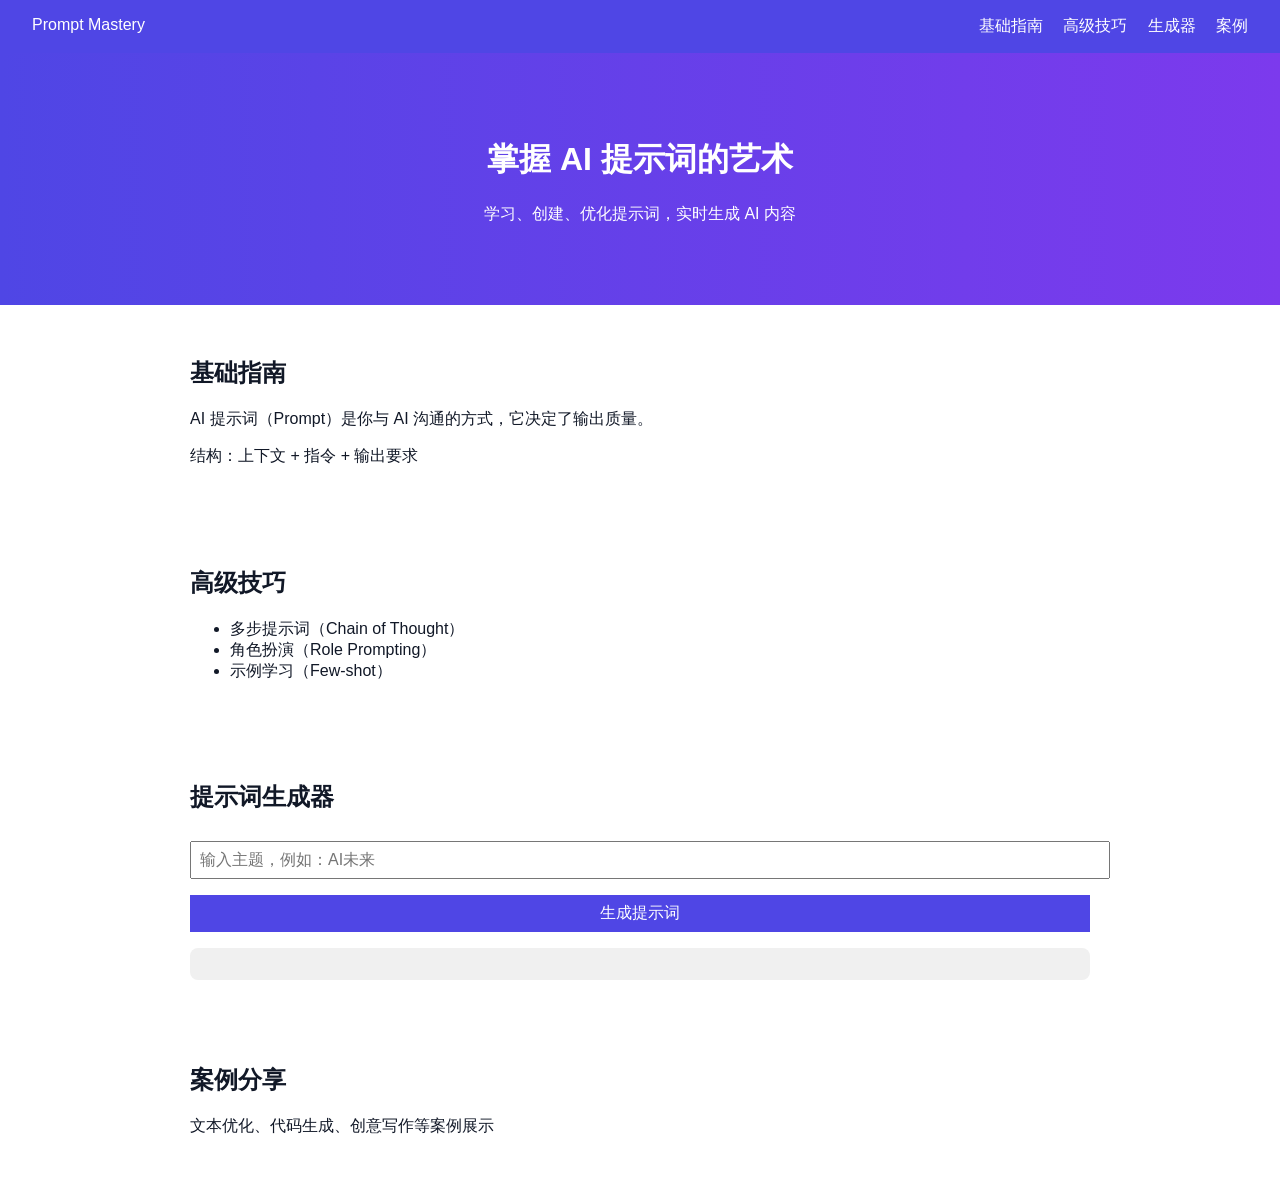
==== index.html @ 384321c4 "Add files via upload" ====
<!DOCTYPE html>
<html lang="zh">
<head>
  <meta charset="UTF-8">
  <meta name="viewport" content="width=device-width, initial-scale=1.0">
  <title>Prompt Mastery Interactive</title>
  <style>
    body { font-family: 'Segoe UI', sans-serif; margin:0; padding:0; background:#fff; color:#111827; }
    nav { display:flex; justify-content:space-between; padding:1rem 2rem; background:#4F46E5; color:white; }
    nav a { color:white; margin-left:1rem; text-decoration:none; }
    header { text-align:center; padding:4rem 2rem; background:linear-gradient(to right,#4F46E5,#7C3AED); color:white; }
    section { padding:2rem; max-width:900px; margin:auto; }
    input, button, textarea { padding:0.5rem; font-size:1rem; margin-top:0.5rem; width:100%; }
    button { background:#4F46E5; color:white; border:none; cursor:pointer; margin-top:1rem; }
    .output { background:#f0f0f0; padding:1rem; margin-top:1rem; border-radius:8px; }
  </style>
</head>
<body>
  <nav>
    <div>Prompt Mastery</div>
    <div>
      <a href="#guide">基础指南</a>
      <a href="#advanced">高级技巧</a>
      <a href="#generator">生成器</a>
      <a href="#cases">案例</a>
    </div>
  </nav>

  <header>
    <h1>掌握 AI 提示词的艺术</h1>
    <p>学习、创建、优化提示词，实时生成 AI 内容</p>
  </header>

  <section id="guide">
    <h2>基础指南</h2>
    <p>AI 提示词（Prompt）是你与 AI 沟通的方式，它决定了输出质量。</p>
    <p>结构：上下文 + 指令 + 输出要求</p>
  </section>

  <section id="advanced">
    <h2>高级技巧</h2>
    <ul>
      <li>多步提示词（Chain of Thought）</li>
      <li>角色扮演（Role Prompting）</li>
      <li>示例学习（Few-shot）</li>
    </ul>
  </section>

  <section id="generator">
    <h2>提示词生成器</h2>
    <input type="text" id="promptInput" placeholder="输入主题，例如：AI未来">
    <button onclick="generatePrompt()">生成提示词</button>
    <div id="output" class="output"></div>
  </section>

  <section id="cases">
    <h2>案例分享</h2>
    <p>文本优化、代码生成、创意写作等案例展示</p>
  </section>

  <script>
    function generatePrompt() {
      const input = document.getElementById('promptInput').value;
      if(!input) return alert('请输入主题');
      const output = `你是一名专业内容创作者，请围绕“${input}”生成一段高质量内容，要求结构清晰、语言流畅，并适合大众阅读。`;
      document.getElementById('output').innerText = output;
    }
  </script>
</body>
</html>
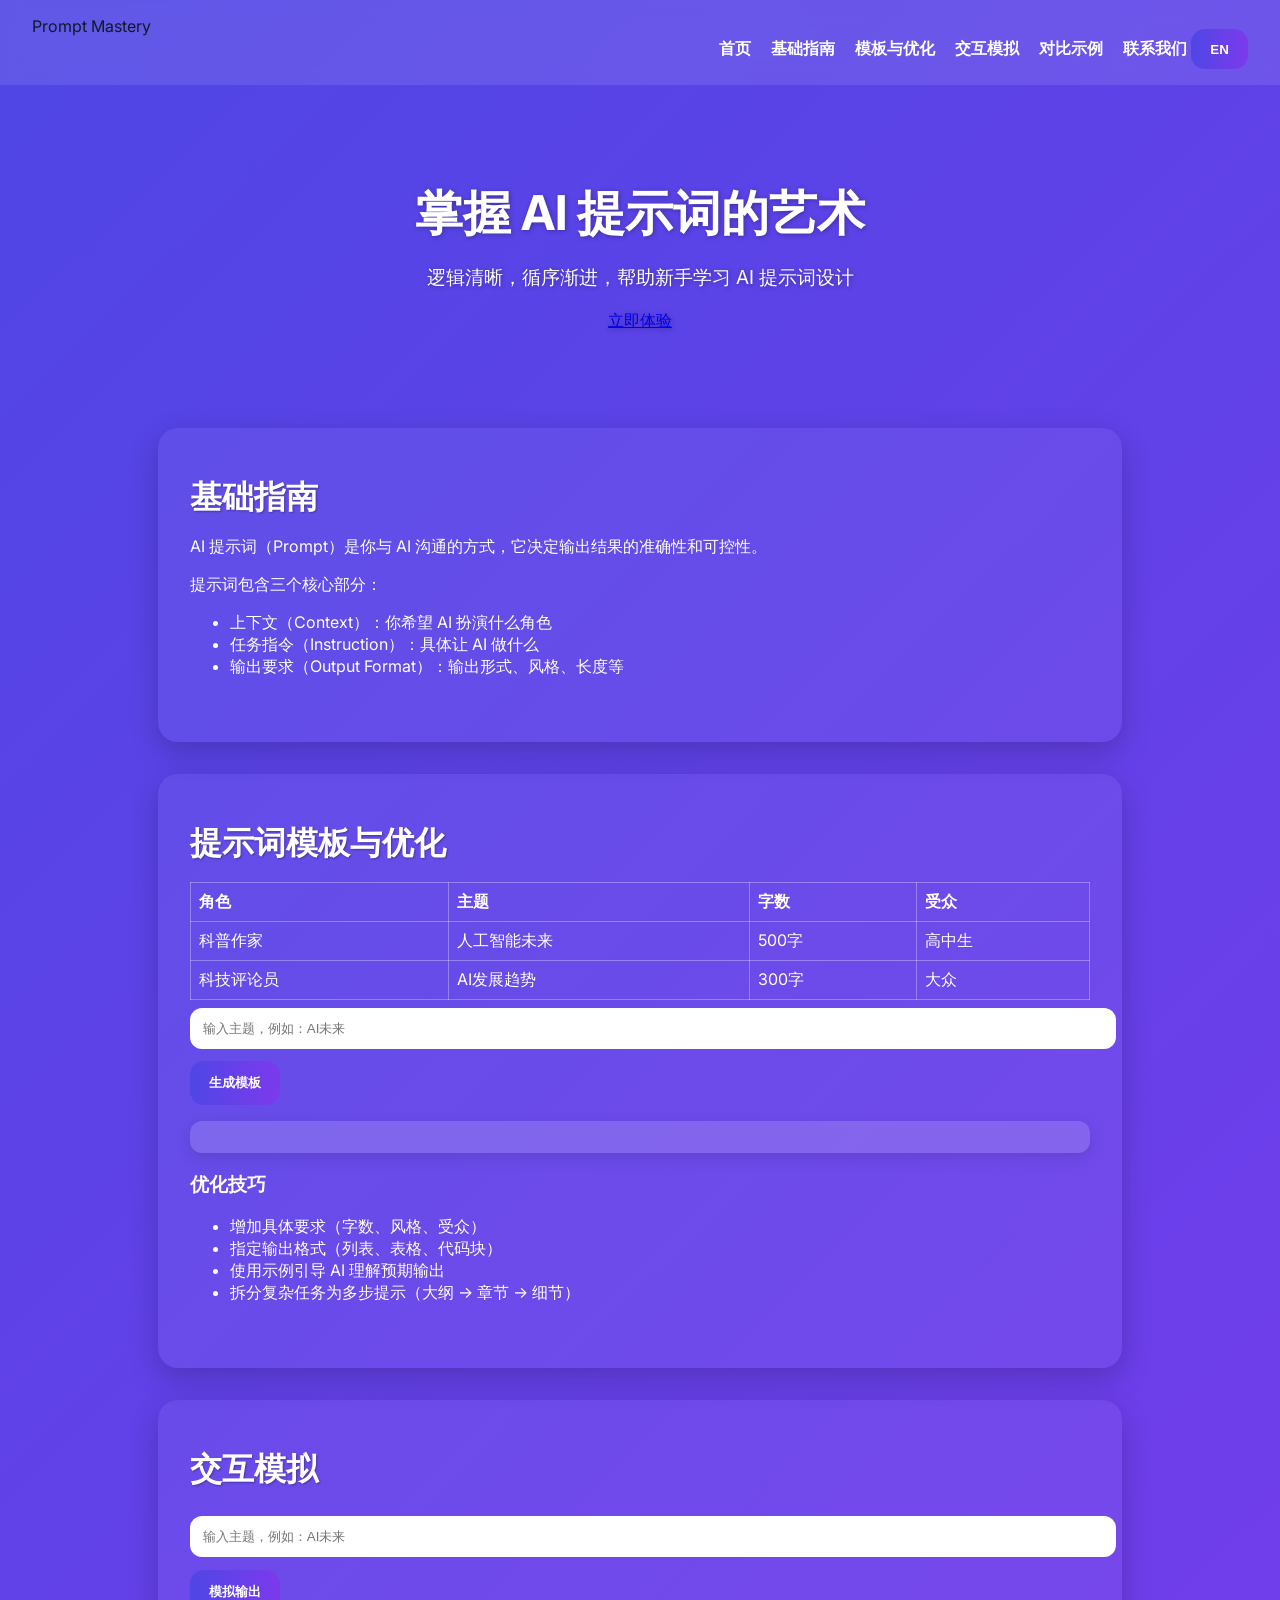
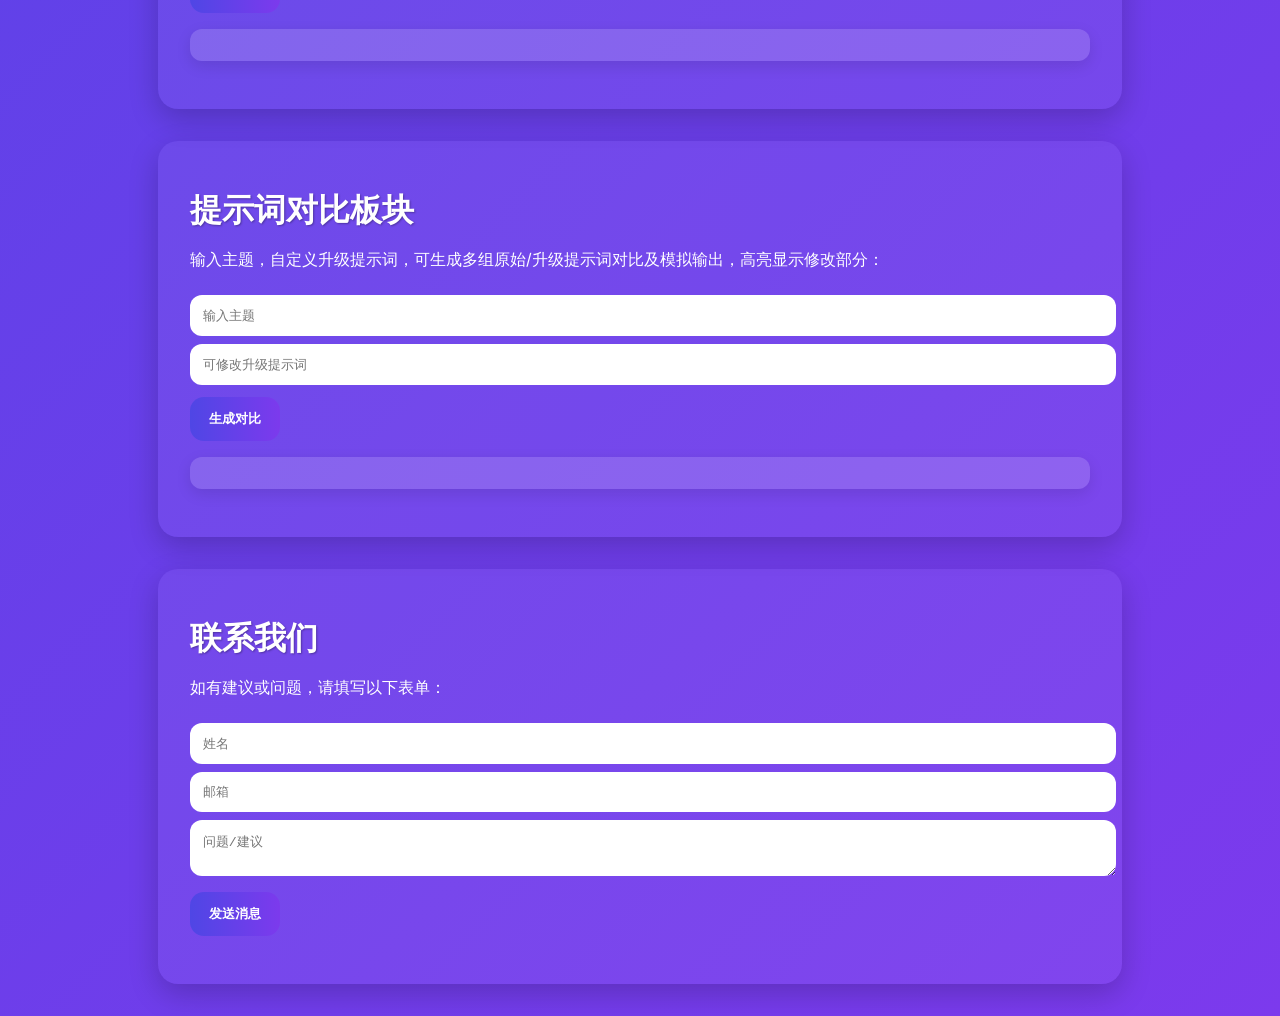
==== commit 78556595: "Add files via upload" ====
--- a/index.html
+++ b/index.html
@@ -1,70 +1,169 @@
 <!DOCTYPE html>
 <html lang="zh">
 <head>
-  <meta charset="UTF-8">
-  <meta name="viewport" content="width=device-width, initial-scale=1.0">
-  <title>Prompt Mastery Interactive</title>
-  <style>
-    body { font-family: 'Segoe UI', sans-serif; margin:0; padding:0; background:#fff; color:#111827; }
-    nav { display:flex; justify-content:space-between; padding:1rem 2rem; background:#4F46E5; color:white; }
-    nav a { color:white; margin-left:1rem; text-decoration:none; }
-    header { text-align:center; padding:4rem 2rem; background:linear-gradient(to right,#4F46E5,#7C3AED); color:white; }
-    section { padding:2rem; max-width:900px; margin:auto; }
-    input, button, textarea { padding:0.5rem; font-size:1rem; margin-top:0.5rem; width:100%; }
-    button { background:#4F46E5; color:white; border:none; cursor:pointer; margin-top:1rem; }
-    .output { background:#f0f0f0; padding:1rem; margin-top:1rem; border-radius:8px; }
-  </style>
+<meta charset="UTF-8">
+<meta name="viewport" content="width=device-width, initial-scale=1.0">
+<title>Prompt Mastery Interactive</title>
+<link href="https://fonts.googleapis.com/css2?family=Inter:wght@400;600;700&display=swap" rel="stylesheet">
+<style>
+/* 全局美化 */
+body { font-family:'Inter',sans-serif; margin:0; padding:0; background:linear-gradient(135deg,#4F46E5,#7C3AED); color:#111827; }
+nav { display:flex; justify-content:space-between; padding:1rem 2rem; background: rgba(255,255,255,0.1); backdrop-filter: blur(10px); position: sticky; top:0; z-index:1000;}
+nav a { color:white; margin-left:1rem; text-decoration:none; font-weight:600; transition:0.3s; }
+nav a:hover { background: linear-gradient(90deg,#fff,#c0b3ff); -webkit-background-clip: text; -webkit-text-fill-color: transparent; }
+header { text-align:center; padding:4rem 2rem; color:white; text-shadow:1px 1px 5px rgba(0,0,0,0.3); }
+header h1{ font-size:3rem; margin-bottom:1rem; }
+header p{ font-size:1.2rem; }
+section{ padding:3rem 2rem; max-width:900px; margin:2rem auto; background: rgba(255,255,255,0.05); border-radius:20px; box-shadow:0 10px 30px rgba(0,0,0,0.2); color:white; transition:0.3s;}
+section:hover{background: rgba(255,255,255,0.08);}
+section h2{ margin-top:0;margin-bottom:1rem;font-size:2rem; text-shadow:1px 1px 2px rgba(0,0,0,0.3);}
+input, textarea{ padding:0.8rem; border-radius:12px; border:none; width:100%; margin-top:0.5rem; }
+button{ background:linear-gradient(90deg,#4F46E5,#7C3AED); color:white; border:none; padding:0.8rem 1.2rem; border-radius:14px; cursor:pointer; font-weight:600; transition: transform 0.2s, box-shadow 0.2s; margin-top:0.8rem;}
+button:hover{ transform:scale(1.05); box-shadow:0 5px 15px rgba(0,0,0,0.3);}
+.output{background:rgba(255,255,255,0.15); padding:1rem; margin-top:1rem; border-radius:12px; box-shadow:0 5px 15px rgba(0,0,0,0.1);}
+table { width:100%; border-collapse:collapse; margin-top:1rem; }
+table, th, td { border:1px solid rgba(255,255,255,0.3); }
+th, td { padding:0.5rem; text-align:left; }
+.compare-card { flex:1; min-width:200px; padding:1rem; background: rgba(255,255,255,0.15); border-radius:12px; box-shadow:0 5px 15px rgba(0,0,0,0.1); margin-bottom:1rem;}
+.highlight { background: rgba(255,255,255,0.3); border-radius:8px; padding:0.2rem; }
+@media(max-width:800px){ section{ padding:2rem 1rem;} header h1{ font-size:2rem;} section h2{ font-size:1.5rem;}}
+</style>
 </head>
 <body>
-  <nav>
-    <div>Prompt Mastery</div>
-    <div>
-      <a href="#guide">基础指南</a>
-      <a href="#advanced">高级技巧</a>
-      <a href="#generator">生成器</a>
-      <a href="#cases">案例</a>
-    </div>
-  </nav>
 
-  <header>
-    <h1>掌握 AI 提示词的艺术</h1>
-    <p>学习、创建、优化提示词，实时生成 AI 内容</p>
-  </header>
+<nav>
+  <div class="logo">Prompt Mastery</div>
+  <div>
+    <a href="#home" class="nav-link">首页</a>
+    <a href="#guide" class="nav-link">基础指南</a>
+    <a href="#templates" class="nav-link">模板与优化</a>
+    <a href="#simulator" class="nav-link">交互模拟</a>
+    <a href="#comparison" class="nav-link">对比示例</a>
+    <a href="#contact" class="nav-link">联系我们</a>
+    <button id="langSwitch" onclick="switchLang()">EN</button>
+  </div>
+</nav>
 
-  <section id="guide">
-    <h2>基础指南</h2>
-    <p>AI 提示词（Prompt）是你与 AI 沟通的方式，它决定了输出质量。</p>
-    <p>结构：上下文 + 指令 + 输出要求</p>
-  </section>
+<header id="home">
+  <h1 id="home-title">掌握 AI 提示词的艺术</h1>
+  <p id="home-subtitle">逻辑清晰，循序渐进，帮助新手学习 AI 提示词设计</p>
+  <a href="#templates" id="home-cta" class="button">立即体验</a>
+</header>
 
-  <section id="advanced">
-    <h2>高级技巧</h2>
-    <ul>
-      <li>多步提示词（Chain of Thought）</li>
-      <li>角色扮演（Role Prompting）</li>
-      <li>示例学习（Few-shot）</li>
-    </ul>
-  </section>
+<section id="guide">
+  <h2>基础指南</h2>
+  <p>AI 提示词（Prompt）是你与 AI 沟通的方式，它决定输出结果的准确性和可控性。</p>
+  <p>提示词包含三个核心部分：</p>
+  <ul>
+    <li>上下文（Context）：你希望 AI 扮演什么角色</li>
+    <li>任务指令（Instruction）：具体让 AI 做什么</li>
+    <li>输出要求（Output Format）：输出形式、风格、长度等</li>
+  </ul>
+</section>
 
-  <section id="generator">
-    <h2>提示词生成器</h2>
-    <input type="text" id="promptInput" placeholder="输入主题，例如：AI未来">
-    <button onclick="generatePrompt()">生成提示词</button>
-    <div id="output" class="output"></div>
-  </section>
+<section id="templates">
+  <h2>提示词模板与优化</h2>
+  <table>
+    <tr><th>角色</th><th>主题</th><th>字数</th><th>受众</th></tr>
+    <tr><td>科普作家</td><td>人工智能未来</td><td>500字</td><td>高中生</td></tr>
+    <tr><td>科技评论员</td><td>AI发展趋势</td><td>300字</td><td>大众</td></tr>
+  </table>
+  <input type="text" id="templateInput" placeholder="输入主题，例如：AI未来">
+  <button onclick="generateTemplate()">生成模板</button>
+  <div id="templateOutput" class="output"></div>
 
-  <section id="cases">
-    <h2>案例分享</h2>
-    <p>文本优化、代码生成、创意写作等案例展示</p>
-  </section>
+  <h3>优化技巧</h3>
+  <ul>
+    <li>增加具体要求（字数、风格、受众）</li>
+    <li>指定输出格式（列表、表格、代码块）</li>
+    <li>使用示例引导 AI 理解预期输出</li>
+    <li>拆分复杂任务为多步提示（大纲 → 章节 → 细节）</li>
+  </ul>
+</section>
 
-  <script>
-    function generatePrompt() {
-      const input = document.getElementById('promptInput').value;
-      if(!input) return alert('请输入主题');
-      const output = `你是一名专业内容创作者，请围绕“${input}”生成一段高质量内容，要求结构清晰、语言流畅，并适合大众阅读。`;
-      document.getElementById('output').innerText = output;
-    }
-  </script>
+<section id="simulator">
+  <h2>交互模拟</h2>
+  <input type="text" id="simInput" placeholder="输入主题，例如：AI未来">
+  <button onclick="simulatePrompt()">模拟输出</button>
+  <div id="simOutput" class="output"></div>
+</section>
+
+<section id="comparison">
+  <h2>提示词对比板块</h2>
+  <p>输入主题，自定义升级提示词，可生成多组原始/升级提示词对比及模拟输出，高亮显示修改部分：</p>
+  <input type="text" id="compareInput" placeholder="输入主题">
+  <input type="text" id="upgradeInput" placeholder="可修改升级提示词">
+  <button onclick="generateComparison()">生成对比</button>
+  <div class="output" id="compareOutput"></div>
+</section>
+
+<section id="contact">
+  <h2>联系我们</h2>
+  <p>如有建议或问题，请填写以下表单：</p>
+  <input type="text" id="contactName" placeholder="姓名">
+  <input type="email" id="contactEmail" placeholder="邮箱">
+  <textarea id="contactMessage" placeholder="问题/建议"></textarea>
+  <button onclick="submitContact()">发送消息</button>
+</section>
+
+<script>
+let lang = 'zh';
+const homeContent = {
+  zh:{title:"掌握 AI 提示词的艺术", subtitle:"逻辑清晰，循序渐进，帮助新手学习 AI 提示词设计", cta:"立即体验"},
+  en:{title:"Master the Art of AI Prompts", subtitle:"Learn, create, optimize prompts", cta:"Try Now"}
+};
+function switchLang(){
+  lang = (lang==='zh')?'en':'zh';
+  document.getElementById('langSwitch').innerText = (lang==='zh')?'EN':'中文';
+  renderHome();
+  renderTemplates();
+}
+function renderHome(){
+  document.getElementById('home-title').innerText = homeContent[lang].title;
+  document.getElementById('home-subtitle').innerText = homeContent[lang].subtitle;
+  document.getElementById('home-cta').innerText = homeContent[lang].cta;
+}
+function generateTemplate(){
+  const input = document.getElementById('templateInput').value.trim();
+  if(!input) return alert(lang==='zh'?'请输入主题':'Please enter a topic');
+  const templates = [
+    `你是一名AI教育导师，请围绕“${input}”生成一段教学内容，逻辑清晰，适合新手使用。`,
+    `你是一名科技作家，请写一篇关于“${input}”的文章，结构清楚，适合大众阅读。`,
+    `你是一名未来学家，请生成一份关于“${input}”的分析报告，条理清晰，内容具体。`
+  ];
+  document.getElementById('templateOutput').innerHTML = templates.map(t=>`<p>${t}</p>`).join('');
+}
+function simulatePrompt(){
+  const input = document.getElementById('simInput').value.trim();
+  if(!input) return alert(lang==='zh'?'请输入主题':'Please enter a topic');
+  const outputs = [
+    `【示例 1】你是一名AI教育导师，请生成关于“${input}”的教程内容，包含步骤和可操作示例。`,
+    `【示例 2】你是一名科普作家，请生成关于“${input}”的文章，结构清晰、通俗易懂。`,
+    `【示例 3】你是一名AI工程师，请生成关于“${input}”的分步骤指导，便于新手学习。`
+  ];
+  document.getElementById('simOutput').innerHTML = outputs.map(o=>`<p>${o}</p>`).join('');
+}
+function generateComparison(){
+  const topic = document.getElementById('compareInput').value.trim();
+  let upgrade = document.getElementById('upgradeInput').value.trim();
+  if(!topic) return alert(lang==='zh'?'请输入主题':'Please enter a topic');
+  if(!upgrade) upgrade = `你是一名AI教育导师，写一篇关于“${topic}”的教程，结构清晰，步骤明确，适合新手AI用户`;
+  const original = `原始提示词：写一篇关于“${topic}”的文章`;
+  const highlightUpgrade = upgrade.replace(topic, `<span class="highlight">${topic}</span>`);
+  const simulated = `模拟输出：本文详细讲解“${topic}”，包括背景介绍、操作步骤和可实践示例，让新手快速上手。`;
+  const compareHTML = [1,2,3].map(i=>`
+    <div style="display:flex;flex-wrap:wrap;gap:1rem; margin-bottom:1rem;">
+      <div class="compare-card"><h4>原始提示词</h4><p>${original}</p></div>
+      <div class="compare-card"><h4>升级提示词</h4><p>${highlightUpgrade}</p></div>
+      <div class="compare-card"><h4>模拟输出</h4><p>${simulated}</p></div>
+    </div>`).join('');
+  document.getElementById('compareOutput').innerHTML = compareHTML;
+}
+function submitContact(){
+  alert(lang==='zh'?'消息已发送！':'Message sent!');
+}
+document.addEventListener('DOMContentLoaded', renderHome);
+</script>
+
 </body>
 </html>
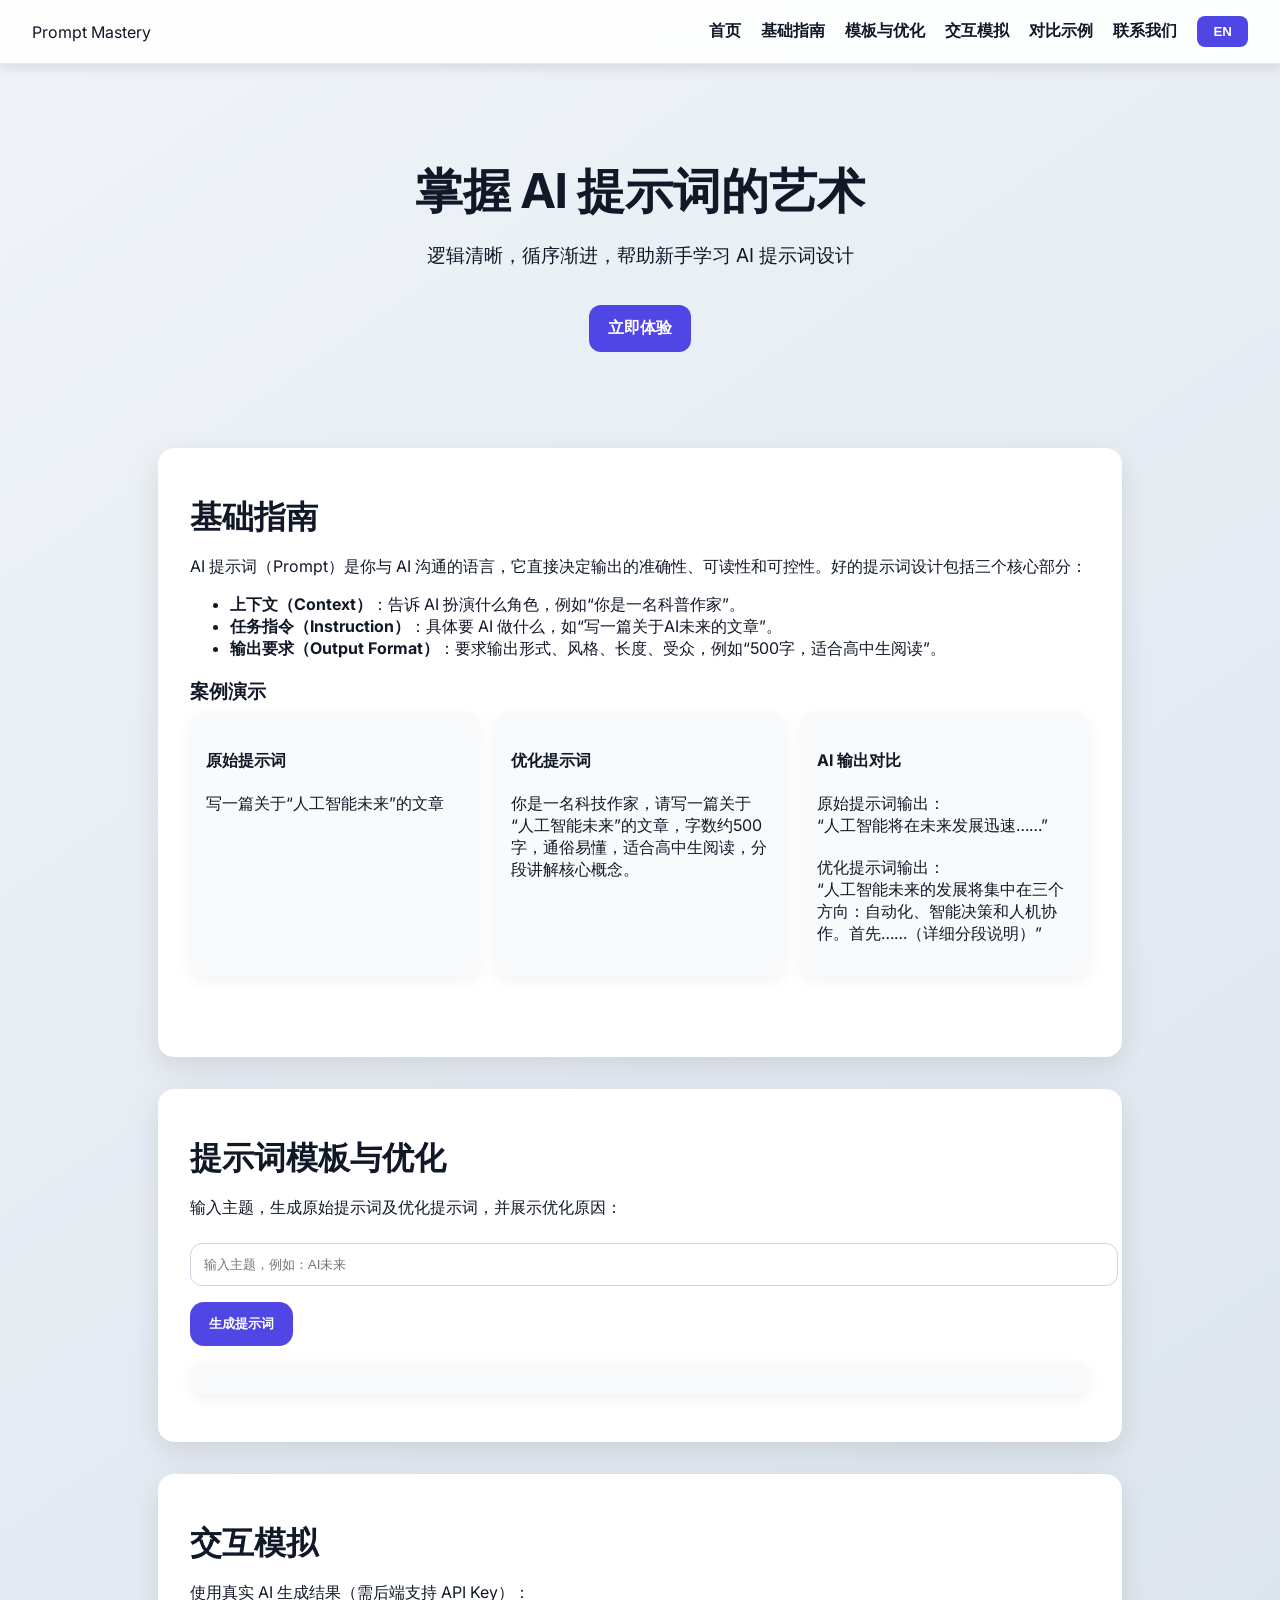
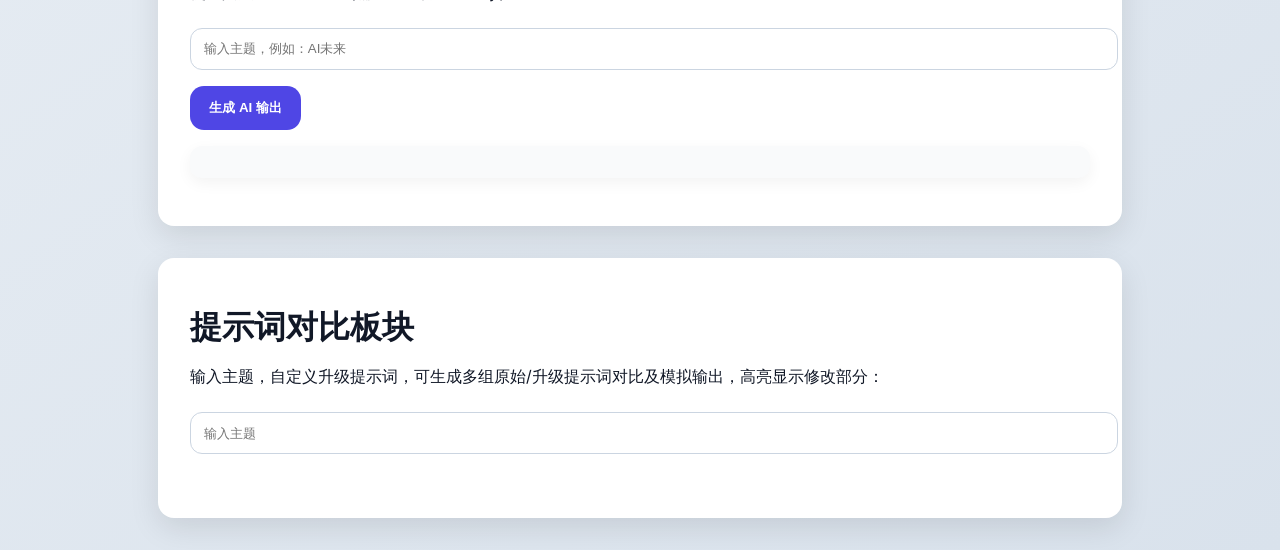
==== commit dc7d6e0a: "Add files via upload" ====
--- a/index.html
+++ b/index.html
@@ -6,27 +6,116 @@
 <title>Prompt Mastery Interactive</title>
 <link href="https://fonts.googleapis.com/css2?family=Inter:wght@400;600;700&display=swap" rel="stylesheet">
 <style>
-/* 全局美化 */
-body { font-family:'Inter',sans-serif; margin:0; padding:0; background:linear-gradient(135deg,#4F46E5,#7C3AED); color:#111827; }
-nav { display:flex; justify-content:space-between; padding:1rem 2rem; background: rgba(255,255,255,0.1); backdrop-filter: blur(10px); position: sticky; top:0; z-index:1000;}
-nav a { color:white; margin-left:1rem; text-decoration:none; font-weight:600; transition:0.3s; }
-nav a:hover { background: linear-gradient(90deg,#fff,#c0b3ff); -webkit-background-clip: text; -webkit-text-fill-color: transparent; }
-header { text-align:center; padding:4rem 2rem; color:white; text-shadow:1px 1px 5px rgba(0,0,0,0.3); }
+/* ===================== 全局风格 ===================== */
+body {
+  font-family:'Inter',sans-serif;
+  margin:0; padding:0;
+  background: linear-gradient(145deg, #f0f4f8, #d9e2ec);
+  color:#111827;
+}
+
+a { text-decoration:none; }
+
+nav {
+  display:flex; justify-content:space-between; align-items:center;
+  padding:1rem 2rem;
+  background: rgba(255,255,255,0.9);
+  backdrop-filter: blur(10px);
+  box-shadow:0 4px 12px rgba(0,0,0,0.1);
+  position: sticky; top:0; z-index:1000;
+  border-bottom:1px solid #e2e8f0;
+}
+
+nav a {
+  color:#111827; margin-left:1rem; font-weight:600; transition:0.3s;
+}
+
+nav a:hover { color:#4F46E5; }
+
+nav button {
+  margin-left:1rem;
+  background: #4F46E5; color:white;
+  border:none; padding:0.5rem 1rem; border-radius:8px;
+  cursor:pointer;
+  transition:0.3s;
+}
+
+nav button:hover { background:#7C3AED; }
+
+header {
+  text-align:center; padding:4rem 2rem;
+  color:#111827; 
+}
+
 header h1{ font-size:3rem; margin-bottom:1rem; }
 header p{ font-size:1.2rem; }
-section{ padding:3rem 2rem; max-width:900px; margin:2rem auto; background: rgba(255,255,255,0.05); border-radius:20px; box-shadow:0 10px 30px rgba(0,0,0,0.2); color:white; transition:0.3s;}
-section:hover{background: rgba(255,255,255,0.08);}
-section h2{ margin-top:0;margin-bottom:1rem;font-size:2rem; text-shadow:1px 1px 2px rgba(0,0,0,0.3);}
-input, textarea{ padding:0.8rem; border-radius:12px; border:none; width:100%; margin-top:0.5rem; }
-button{ background:linear-gradient(90deg,#4F46E5,#7C3AED); color:white; border:none; padding:0.8rem 1.2rem; border-radius:14px; cursor:pointer; font-weight:600; transition: transform 0.2s, box-shadow 0.2s; margin-top:0.8rem;}
-button:hover{ transform:scale(1.05); box-shadow:0 5px 15px rgba(0,0,0,0.3);}
-.output{background:rgba(255,255,255,0.15); padding:1rem; margin-top:1rem; border-radius:12px; box-shadow:0 5px 15px rgba(0,0,0,0.1);}
+header a.button{
+  display:inline-block;
+  margin-top:1rem;
+  padding:0.8rem 1.2rem;
+  background:#4F46E5;
+  color:white;
+  border-radius:12px;
+  font-weight:600;
+  transition:0.3s;
+}
+header a.button:hover{
+  background:#7C3AED;
+}
+
+/* ===================== 板块 ===================== */
+section{
+  padding:3rem 2rem;
+  max-width:900px;
+  margin:2rem auto;
+  background:white;
+  border-radius:16px;
+  box-shadow:0 10px 30px rgba(0,0,0,0.1);
+  transition:0.3s;
+}
+
+section h2{ margin-top:0;margin-bottom:1rem;font-size:2rem; }
+section h3{ margin-bottom:0.5rem; }
+
+input, textarea{ 
+  padding:0.8rem; border-radius:12px; border:1px solid #cbd5e1; 
+  width:100%; margin-top:0.5rem; margin-bottom:1rem; 
+}
+
+button{ 
+  background:#4F46E5; color:white; border:none; 
+  padding:0.8rem 1.2rem; border-radius:14px; cursor:pointer; font-weight:600;
+  transition: transform 0.2s, box-shadow 0.2s; 
+}
+
+button:hover{ transform:scale(1.05); box-shadow:0 5px 15px rgba(0,0,0,0.2); }
+
+.output{ 
+  background:#f9fafb; padding:1rem; margin-top:1rem; border-radius:12px; 
+  box-shadow:0 5px 15px rgba(0,0,0,0.05);
+}
+
+.compare-card {
+  flex:1; min-width:200px; padding:1rem; background:#f9fafb; 
+  border-radius:12px; box-shadow:0 4px 15px rgba(0,0,0,0.05); margin-bottom:1rem;
+}
+
+.highlight { 
+  background: rgba(79,70,229,0.2); border-radius:8px; padding:0.2rem; 
+}
+
+.flex-row { display:flex; flex-wrap:wrap; gap:1rem; margin-bottom:1rem; }
+
+@media(max-width:800px){
+  section{ padding:2rem 1rem;}
+  header h1{ font-size:2rem;}
+  section h2{ font-size:1.5rem;}
+}
+
+/* ===================== 其他 ===================== */
 table { width:100%; border-collapse:collapse; margin-top:1rem; }
-table, th, td { border:1px solid rgba(255,255,255,0.3); }
+table, th, td { border:1px solid #e2e8f0; }
 th, td { padding:0.5rem; text-align:left; }
-.compare-card { flex:1; min-width:200px; padding:1rem; background: rgba(255,255,255,0.15); border-radius:12px; box-shadow:0 5px 15px rgba(0,0,0,0.1); margin-bottom:1rem;}
-.highlight { background: rgba(255,255,255,0.3); border-radius:8px; padding:0.2rem; }
-@media(max-width:800px){ section{ padding:2rem 1rem;} header h1{ font-size:2rem;} section h2{ font-size:1.5rem;}}
 </style>
 </head>
 <body>
@@ -34,12 +123,12 @@
 <nav>
   <div class="logo">Prompt Mastery</div>
   <div>
-    <a href="#home" class="nav-link">首页</a>
-    <a href="#guide" class="nav-link">基础指南</a>
-    <a href="#templates" class="nav-link">模板与优化</a>
-    <a href="#simulator" class="nav-link">交互模拟</a>
-    <a href="#comparison" class="nav-link">对比示例</a>
-    <a href="#contact" class="nav-link">联系我们</a>
+    <a href="#home">首页</a>
+    <a href="#guide">基础指南</a>
+    <a href="#templates">模板与优化</a>
+    <a href="#simulator">交互模拟</a>
+    <a href="#comparison">对比示例</a>
+    <a href="#contact">联系我们</a>
     <button id="langSwitch" onclick="switchLang()">EN</button>
   </div>
 </nav>
@@ -50,120 +139,57 @@
   <a href="#templates" id="home-cta" class="button">立即体验</a>
 </header>
 
+<!-- ===================== 基础指南 ===================== -->
 <section id="guide">
   <h2>基础指南</h2>
-  <p>AI 提示词（Prompt）是你与 AI 沟通的方式，它决定输出结果的准确性和可控性。</p>
-  <p>提示词包含三个核心部分：</p>
+  <p>AI 提示词（Prompt）是你与 AI 沟通的语言，它直接决定输出的准确性、可读性和可控性。好的提示词设计包括三个核心部分：</p>
   <ul>
-    <li>上下文（Context）：你希望 AI 扮演什么角色</li>
-    <li>任务指令（Instruction）：具体让 AI 做什么</li>
-    <li>输出要求（Output Format）：输出形式、风格、长度等</li>
+    <li><strong>上下文（Context）</strong>：告诉 AI 扮演什么角色，例如“你是一名科普作家”。</li>
+    <li><strong>任务指令（Instruction）</strong>：具体要 AI 做什么，如“写一篇关于AI未来的文章”。</li>
+    <li><strong>输出要求（Output Format）</strong>：要求输出形式、风格、长度、受众，例如“500字，适合高中生阅读”。</li>
   </ul>
+
+  <h3>案例演示</h3>
+  <div class="flex-row">
+    <div class="compare-card">
+      <h4>原始提示词</h4>
+      <p>写一篇关于“人工智能未来”的文章</p>
+    </div>
+    <div class="compare-card">
+      <h4>优化提示词</h4>
+      <p>你是一名科技作家，请写一篇关于“人工智能未来”的文章，字数约500字，通俗易懂，适合高中生阅读，分段讲解核心概念。</p>
+    </div>
+    <div class="compare-card">
+      <h4>AI 输出对比</h4>
+      <p>
+        原始提示词输出：<br>“人工智能将在未来发展迅速……”<br><br>
+        优化提示词输出：<br>“人工智能未来的发展将集中在三个方向：自动化、智能决策和人机协作。首先……（详细分段说明）”
+      </p>
+    </div>
+  </div>
 </section>
 
+<!-- ===================== 提示词模板与优化 ===================== -->
 <section id="templates">
   <h2>提示词模板与优化</h2>
-  <table>
-    <tr><th>角色</th><th>主题</th><th>字数</th><th>受众</th></tr>
-    <tr><td>科普作家</td><td>人工智能未来</td><td>500字</td><td>高中生</td></tr>
-    <tr><td>科技评论员</td><td>AI发展趋势</td><td>300字</td><td>大众</td></tr>
-  </table>
+  <p>输入主题，生成原始提示词及优化提示词，并展示优化原因：</p>
   <input type="text" id="templateInput" placeholder="输入主题，例如：AI未来">
-  <button onclick="generateTemplate()">生成模板</button>
+  <button onclick="generateTemplate()">生成提示词</button>
   <div id="templateOutput" class="output"></div>
-
-  <h3>优化技巧</h3>
-  <ul>
-    <li>增加具体要求（字数、风格、受众）</li>
-    <li>指定输出格式（列表、表格、代码块）</li>
-    <li>使用示例引导 AI 理解预期输出</li>
-    <li>拆分复杂任务为多步提示（大纲 → 章节 → 细节）</li>
-  </ul>
 </section>
 
+<!-- ===================== 交互模拟 ===================== -->
 <section id="simulator">
   <h2>交互模拟</h2>
+  <p>使用真实 AI 生成结果（需后端支持 API Key）：</p>
   <input type="text" id="simInput" placeholder="输入主题，例如：AI未来">
-  <button onclick="simulatePrompt()">模拟输出</button>
+  <button onclick="simulatePrompt()">生成 AI 输出</button>
   <div id="simOutput" class="output"></div>
 </section>
 
+<!-- ===================== 对比示例 ===================== -->
 <section id="comparison">
   <h2>提示词对比板块</h2>
   <p>输入主题，自定义升级提示词，可生成多组原始/升级提示词对比及模拟输出，高亮显示修改部分：</p>
   <input type="text" id="compareInput" placeholder="输入主题">
-  <input type="text" id="upgradeInput" placeholder="可修改升级提示词">
-  <button onclick="generateComparison()">生成对比</button>
-  <div class="output" id="compareOutput"></div>
-</section>
-
-<section id="contact">
-  <h2>联系我们</h2>
-  <p>如有建议或问题，请填写以下表单：</p>
-  <input type="text" id="contactName" placeholder="姓名">
-  <input type="email" id="contactEmail" placeholder="邮箱">
-  <textarea id="contactMessage" placeholder="问题/建议"></textarea>
-  <button onclick="submitContact()">发送消息</button>
-</section>
-
-<script>
-let lang = 'zh';
-const homeContent = {
-  zh:{title:"掌握 AI 提示词的艺术", subtitle:"逻辑清晰，循序渐进，帮助新手学习 AI 提示词设计", cta:"立即体验"},
-  en:{title:"Master the Art of AI Prompts", subtitle:"Learn, create, optimize prompts", cta:"Try Now"}
-};
-function switchLang(){
-  lang = (lang==='zh')?'en':'zh';
-  document.getElementById('langSwitch').innerText = (lang==='zh')?'EN':'中文';
-  renderHome();
-  renderTemplates();
-}
-function renderHome(){
-  document.getElementById('home-title').innerText = homeContent[lang].title;
-  document.getElementById('home-subtitle').innerText = homeContent[lang].subtitle;
-  document.getElementById('home-cta').innerText = homeContent[lang].cta;
-}
-function generateTemplate(){
-  const input = document.getElementById('templateInput').value.trim();
-  if(!input) return alert(lang==='zh'?'请输入主题':'Please enter a topic');
-  const templates = [
-    `你是一名AI教育导师，请围绕“${input}”生成一段教学内容，逻辑清晰，适合新手使用。`,
-    `你是一名科技作家，请写一篇关于“${input}”的文章，结构清楚，适合大众阅读。`,
-    `你是一名未来学家，请生成一份关于“${input}”的分析报告，条理清晰，内容具体。`
-  ];
-  document.getElementById('templateOutput').innerHTML = templates.map(t=>`<p>${t}</p>`).join('');
-}
-function simulatePrompt(){
-  const input = document.getElementById('simInput').value.trim();
-  if(!input) return alert(lang==='zh'?'请输入主题':'Please enter a topic');
-  const outputs = [
-    `【示例 1】你是一名AI教育导师，请生成关于“${input}”的教程内容，包含步骤和可操作示例。`,
-    `【示例 2】你是一名科普作家，请生成关于“${input}”的文章，结构清晰、通俗易懂。`,
-    `【示例 3】你是一名AI工程师，请生成关于“${input}”的分步骤指导，便于新手学习。`
-  ];
-  document.getElementById('simOutput').innerHTML = outputs.map(o=>`<p>${o}</p>`).join('');
-}
-function generateComparison(){
-  const topic = document.getElementById('compareInput').value.trim();
-  let upgrade = document.getElementById('upgradeInput').value.trim();
-  if(!topic) return alert(lang==='zh'?'请输入主题':'Please enter a topic');
-  if(!upgrade) upgrade = `你是一名AI教育导师，写一篇关于“${topic}”的教程，结构清晰，步骤明确，适合新手AI用户`;
-  const original = `原始提示词：写一篇关于“${topic}”的文章`;
-  const highlightUpgrade = upgrade.replace(topic, `<span class="highlight">${topic}</span>`);
-  const simulated = `模拟输出：本文详细讲解“${topic}”，包括背景介绍、操作步骤和可实践示例，让新手快速上手。`;
-  const compareHTML = [1,2,3].map(i=>`
-    <div style="display:flex;flex-wrap:wrap;gap:1rem; margin-bottom:1rem;">
-      <div class="compare-card"><h4>原始提示词</h4><p>${original}</p></div>
-      <div class="compare-card"><h4>升级提示词</h4><p>${highlightUpgrade}</p></div>
-      <div class="compare-card"><h4>模拟输出</h4><p>${simulated}</p></div>
-    </div>`).join('');
-  document.getElementById('compareOutput').innerHTML = compareHTML;
-}
-function submitContact(){
-  alert(lang==='zh'?'消息已发送！':'Message sent!');
-}
-document.addEventListener('DOMContentLoaded', renderHome);
-</script>
-
-</body>
-</html>+  <input
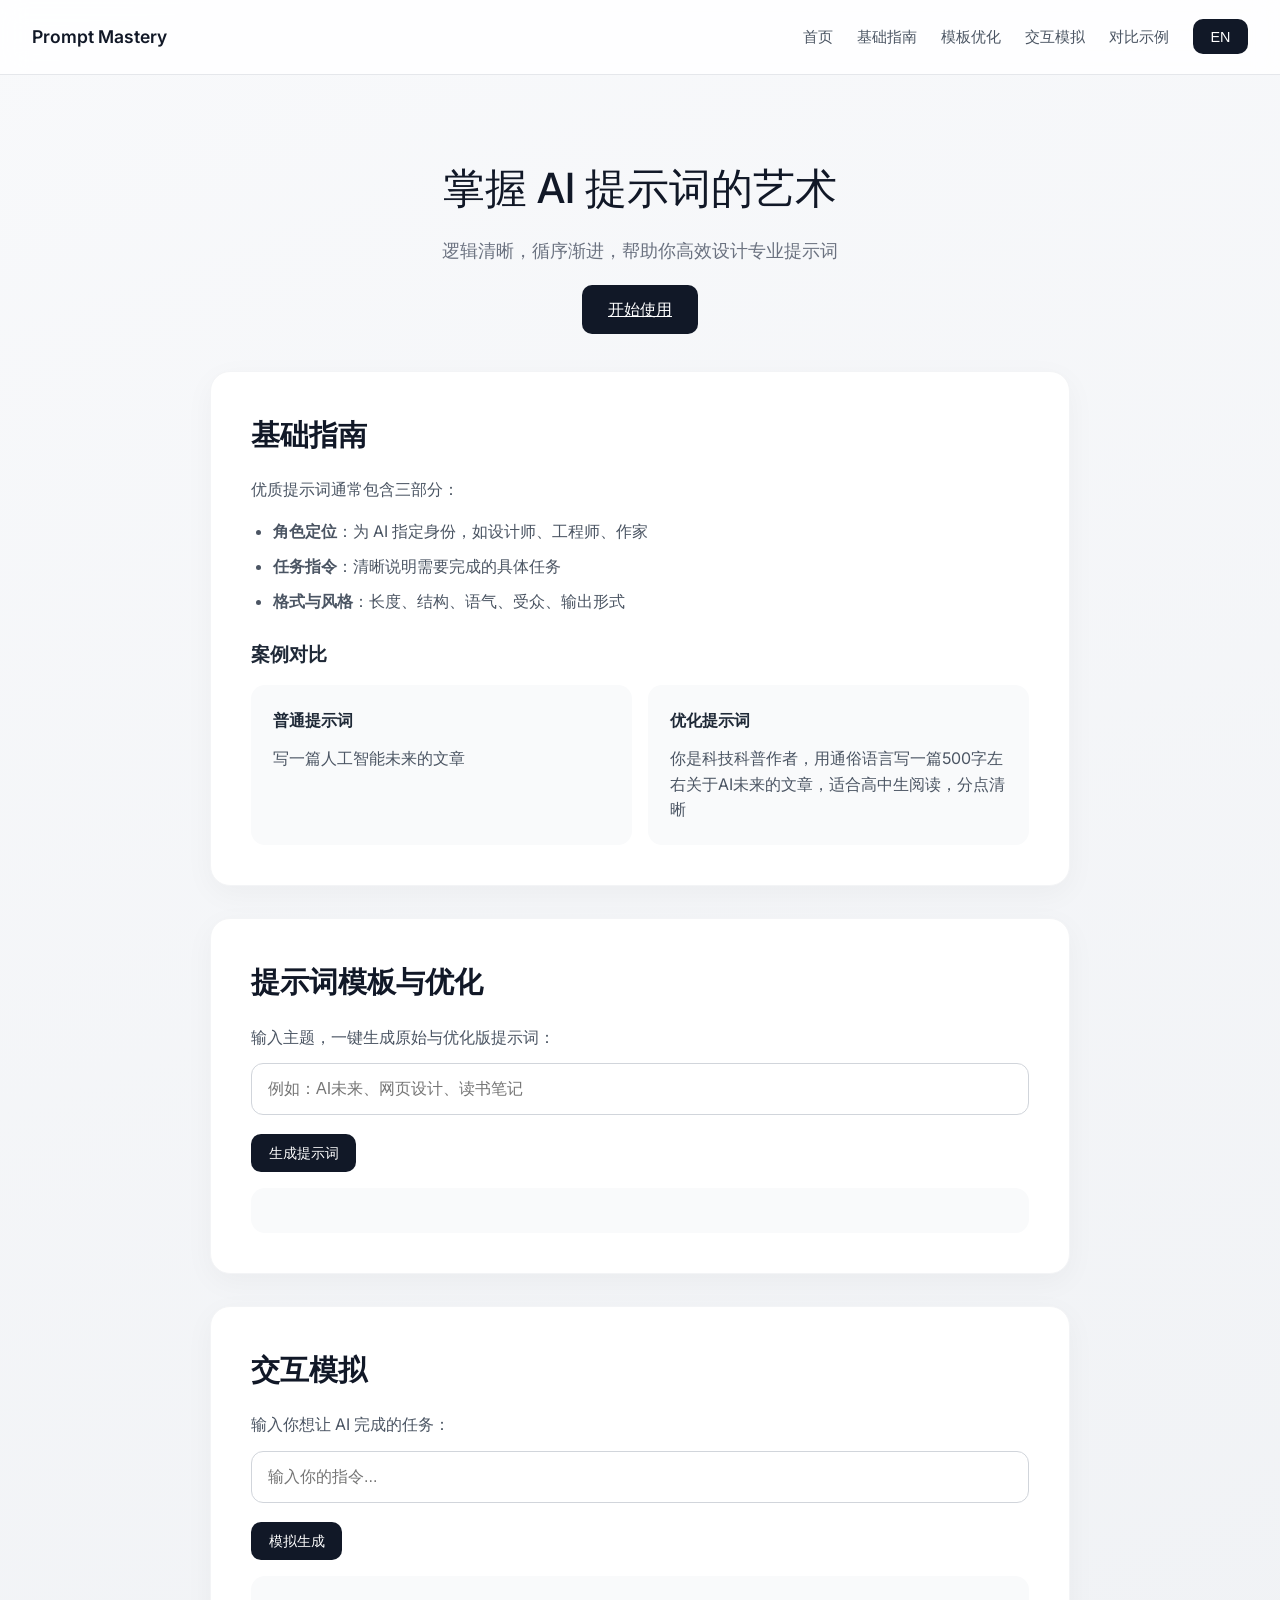
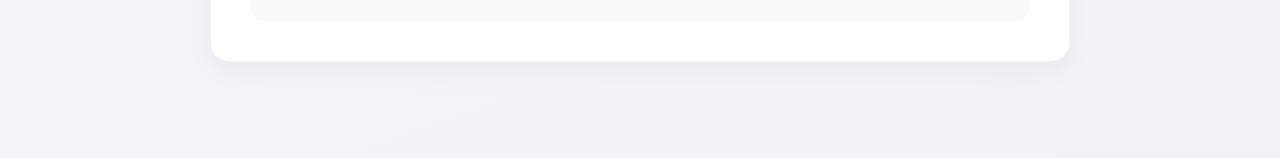
==== commit cab5eaa3: "Add files via upload" ====
--- a/index.html
+++ b/index.html
@@ -3,193 +3,284 @@
 <head>
 <meta charset="UTF-8">
 <meta name="viewport" content="width=device-width, initial-scale=1.0">
-<title>Prompt Mastery Interactive</title>
-<link href="https://fonts.googleapis.com/css2?family=Inter:wght@400;600;700&display=swap" rel="stylesheet">
+<title>Prompt Mastery</title>
+<link href="https://fonts.googleapis.com/css2?family=Inter:wght@300;400;500;600&display=swap" rel="stylesheet">
+<link rel="stylesheet" href="https://cdn.jsdelivr.net/npm/bootstrap-icons@1.11.3/font/bootstrap-icons.min.css">
 <style>
-/* ===================== 全局风格 ===================== */
+* {
+  margin: 0;
+  padding: 0;
+  box-sizing: border-box;
+}
+
 body {
-  font-family:'Inter',sans-serif;
-  margin:0; padding:0;
-  background: linear-gradient(145deg, #f0f4f8, #d9e2ec);
-  color:#111827;
-}
-
-a { text-decoration:none; }
-
+  font-family: 'Inter', sans-serif;
+  background: linear-gradient(160deg, #F8F9FB, #F0F2F5);
+  color: #1F2937;
+  line-height: 1.6;
+  padding-bottom: 4rem;
+}
+
+/* 导航 */
 nav {
-  display:flex; justify-content:space-between; align-items:center;
-  padding:1rem 2rem;
-  background: rgba(255,255,255,0.9);
-  backdrop-filter: blur(10px);
-  box-shadow:0 4px 12px rgba(0,0,0,0.1);
-  position: sticky; top:0; z-index:1000;
-  border-bottom:1px solid #e2e8f0;
+  display: flex;
+  justify-content: space-between;
+  align-items: center;
+  padding: 1.2rem 2rem;
+  background: rgba(255, 255, 255, 0.85);
+  backdrop-filter: blur(12px);
+  position: sticky;
+  top: 0;
+  z-index: 999;
+  border-bottom: 1px solid #E5E7EB;
+}
+
+nav .logo {
+  font-weight: 600;
+  font-size: 1.1rem;
+  color: #111827;
+}
+
+nav .links {
+  display: flex;
+  align-items: center;
+  gap: 1.5rem;
 }
 
 nav a {
-  color:#111827; margin-left:1rem; font-weight:600; transition:0.3s;
-}
-
-nav a:hover { color:#4F46E5; }
-
-nav button {
-  margin-left:1rem;
-  background: #4F46E5; color:white;
-  border:none; padding:0.5rem 1rem; border-radius:8px;
-  cursor:pointer;
-  transition:0.3s;
-}
-
-nav button:hover { background:#7C3AED; }
-
+  color: #4B5563;
+  text-decoration: none;
+  font-weight: 500;
+  font-size: 0.95rem;
+  transition: color 0.2s ease;
+}
+
+nav a:hover {
+  color: #1F2937;
+}
+
+.btn {
+  background: #111827;
+  color: #fff;
+  border: none;
+  padding: 0.6rem 1.1rem;
+  border-radius: 10px;
+  font-weight: 500;
+  cursor: pointer;
+  transition: all 0.25s ease;
+  font-size: 0.9rem;
+}
+
+.btn:hover {
+  background: #374151;
+  transform: translateY(-1px);
+}
+
+/* 头部 */
 header {
-  text-align:center; padding:4rem 2rem;
-  color:#111827; 
-}
-
-header h1{ font-size:3rem; margin-bottom:1rem; }
-header p{ font-size:1.2rem; }
-header a.button{
-  display:inline-block;
-  margin-top:1rem;
-  padding:0.8rem 1.2rem;
-  background:#4F46E5;
-  color:white;
-  border-radius:12px;
-  font-weight:600;
-  transition:0.3s;
-}
-header a.button:hover{
-  background:#7C3AED;
-}
-
-/* ===================== 板块 ===================== */
-section{
-  padding:3rem 2rem;
-  max-width:900px;
-  margin:2rem auto;
-  background:white;
-  border-radius:16px;
-  box-shadow:0 10px 30px rgba(0,0,0,0.1);
-  transition:0.3s;
-}
-
-section h2{ margin-top:0;margin-bottom:1rem;font-size:2rem; }
-section h3{ margin-bottom:0.5rem; }
-
-input, textarea{ 
-  padding:0.8rem; border-radius:12px; border:1px solid #cbd5e1; 
-  width:100%; margin-top:0.5rem; margin-bottom:1rem; 
-}
-
-button{ 
-  background:#4F46E5; color:white; border:none; 
-  padding:0.8rem 1.2rem; border-radius:14px; cursor:pointer; font-weight:600;
-  transition: transform 0.2s, box-shadow 0.2s; 
-}
-
-button:hover{ transform:scale(1.05); box-shadow:0 5px 15px rgba(0,0,0,0.2); }
-
-.output{ 
-  background:#f9fafb; padding:1rem; margin-top:1rem; border-radius:12px; 
-  box-shadow:0 5px 15px rgba(0,0,0,0.05);
+  text-align: center;
+  padding: 5rem 2rem 3rem;
+  max-width: 800px;
+  margin: 0 auto;
+}
+
+header h1 {
+  font-size: 2.6rem;
+  font-weight: 500;
+  margin-bottom: 1rem;
+  color: #111827;
+}
+
+header p {
+  font-size: 1.1rem;
+  color: #6B7280;
+  margin-bottom: 2rem;
+}
+
+header .btn {
+  padding: 0.9rem 1.6rem;
+  font-size: 1rem;
+}
+
+/* 内容区块 */
+section {
+  max-width: 860px;
+  margin: 0 auto 2rem;
+  background: #fff;
+  border-radius: 20px;
+  padding: 2.5rem;
+  box-shadow: 0 8px 30px rgba(0, 0, 0, 0.04);
+  border: 1px solid #F3F4F6;
+}
+
+section h2 {
+  font-size: 1.8rem;
+  font-weight: 600;
+  margin-bottom: 1.2rem;
+  color: #111827;
+}
+
+section h3 {
+  font-size: 1.2rem;
+  margin: 1.5rem 0 0.8rem;
+}
+
+section p, section li {
+  color: #4B5563;
+}
+
+ul {
+  padding-left: 1.4rem;
+  margin: 1rem 0;
+}
+
+li {
+  margin-bottom: 0.6rem;
+}
+
+/* 输入框 */
+input, textarea {
+  width: 100%;
+  padding: 1rem;
+  border-radius: 12px;
+  border: 1px solid #D1D5DB;
+  margin: 0.8rem 0 1.2rem;
+  font-size: 1rem;
+  outline: none;
+  transition: border-color 0.2s;
+}
+
+input:focus, textarea:focus {
+  border-color: #9CA3AF;
+}
+
+/* 输出卡片 */
+.output {
+  background: #F9FAFB;
+  padding: 1.4rem;
+  border-radius: 14px;
+  margin-top: 1rem;
+  white-space: pre-line;
+}
+
+/* 对比卡片 */
+.flex-row {
+  display: flex;
+  flex-wrap: wrap;
+  gap: 1rem;
+  margin-top: 1rem;
 }
 
 .compare-card {
-  flex:1; min-width:200px; padding:1rem; background:#f9fafb; 
-  border-radius:12px; box-shadow:0 4px 15px rgba(0,0,0,0.05); margin-bottom:1rem;
-}
-
-.highlight { 
-  background: rgba(79,70,229,0.2); border-radius:8px; padding:0.2rem; 
-}
-
-.flex-row { display:flex; flex-wrap:wrap; gap:1rem; margin-bottom:1rem; }
-
-@media(max-width:800px){
-  section{ padding:2rem 1rem;}
-  header h1{ font-size:2rem;}
-  section h2{ font-size:1.5rem;}
-}
-
-/* ===================== 其他 ===================== */
-table { width:100%; border-collapse:collapse; margin-top:1rem; }
-table, th, td { border:1px solid #e2e8f0; }
-th, td { padding:0.5rem; text-align:left; }
+  flex: 1;
+  min-width: 260px;
+  background: #F9FAFB;
+  padding: 1.4rem;
+  border-radius: 14px;
+}
+
+.compare-card h4 {
+  margin-bottom: 0.8rem;
+  font-size: 1rem;
+}
+
+/* 表格 */
+table {
+  width: 100%;
+  border-collapse: collapse;
+  margin-top: 1rem;
+}
+
+th, td {
+  padding: 0.9rem;
+  border: 1px solid #E5E7EB;
+  text-align: left;
+}
+
+th {
+  background: #F9FAFB;
+}
+
+/* 移动端 */
+@media (max-width: 768px) {
+  nav {
+    padding: 1rem;
+  }
+  nav .links {
+    gap: 0.8rem;
+  }
+  header {
+    padding: 3rem 1.5rem 2rem;
+  }
+  header h1 {
+    font-size: 2rem;
+  }
+  section {
+    margin: 0 1rem 1.5rem;
+    padding: 1.8rem 1.5rem;
+  }
+}
 </style>
 </head>
+
 <body>
 
 <nav>
   <div class="logo">Prompt Mastery</div>
-  <div>
-    <a href="#home">首页</a>
-    <a href="#guide">基础指南</a>
-    <a href="#templates">模板与优化</a>
-    <a href="#simulator">交互模拟</a>
-    <a href="#comparison">对比示例</a>
-    <a href="#contact">联系我们</a>
-    <button id="langSwitch" onclick="switchLang()">EN</button>
+  <div class="links">
+    <a href=" ">首页</a >
+    <a href="#guide">基础指南</a >
+    <a href="#templates">模板优化</a >
+    <a href="#simulator">交互模拟</a >
+    <a href="#comparison">对比示例</a >
+    <button class="btn" id="langSwitch">EN</button>
   </div>
 </nav>
 
 <header id="home">
-  <h1 id="home-title">掌握 AI 提示词的艺术</h1>
-  <p id="home-subtitle">逻辑清晰，循序渐进，帮助新手学习 AI 提示词设计</p>
-  <a href="#templates" id="home-cta" class="button">立即体验</a>
+  <h1>掌握 AI 提示词的艺术</h1>
+  <p>逻辑清晰，循序渐进，帮助你高效设计专业提示词</p >
+  <a href="#templates" class="btn">开始使用</a >
 </header>
 
-<!-- ===================== 基础指南 ===================== -->
 <section id="guide">
   <h2>基础指南</h2>
-  <p>AI 提示词（Prompt）是你与 AI 沟通的语言，它直接决定输出的准确性、可读性和可控性。好的提示词设计包括三个核心部分：</p>
+  <p>优质提示词通常包含三部分：</p >
   <ul>
-    <li><strong>上下文（Context）</strong>：告诉 AI 扮演什么角色，例如“你是一名科普作家”。</li>
-    <li><strong>任务指令（Instruction）</strong>：具体要 AI 做什么，如“写一篇关于AI未来的文章”。</li>
-    <li><strong>输出要求（Output Format）</strong>：要求输出形式、风格、长度、受众，例如“500字，适合高中生阅读”。</li>
+    <li><strong>角色定位</strong>：为 AI 指定身份，如设计师、工程师、作家</li>
+    <li><strong>任务指令</strong>：清晰说明需要完成的具体任务</li>
+    <li><strong>格式与风格</strong>：长度、结构、语气、受众、输出形式</li>
   </ul>
 
-  <h3>案例演示</h3>
+  <h3>案例对比</h3>
   <div class="flex-row">
     <div class="compare-card">
-      <h4>原始提示词</h4>
-      <p>写一篇关于“人工智能未来”的文章</p>
+      <h4>普通提示词</h4>
+      <p>写一篇人工智能未来的文章</p >
     </div>
     <div class="compare-card">
       <h4>优化提示词</h4>
-      <p>你是一名科技作家，请写一篇关于“人工智能未来”的文章，字数约500字，通俗易懂，适合高中生阅读，分段讲解核心概念。</p>
-    </div>
-    <div class="compare-card">
-      <h4>AI 输出对比</h4>
-      <p>
-        原始提示词输出：<br>“人工智能将在未来发展迅速……”<br><br>
-        优化提示词输出：<br>“人工智能未来的发展将集中在三个方向：自动化、智能决策和人机协作。首先……（详细分段说明）”
-      </p>
+      <p>你是科技科普作者，用通俗语言写一篇500字左右关于AI未来的文章，适合高中生阅读，分点清晰</p >
     </div>
   </div>
 </section>
 
-<!-- ===================== 提示词模板与优化 ===================== -->
 <section id="templates">
   <h2>提示词模板与优化</h2>
-  <p>输入主题，生成原始提示词及优化提示词，并展示优化原因：</p>
-  <input type="text" id="templateInput" placeholder="输入主题，例如：AI未来">
-  <button onclick="generateTemplate()">生成提示词</button>
+  <p>输入主题，一键生成原始与优化版提示词：</p >
+  <input type="text" id="templateInput" placeholder="例如：AI未来、网页设计、读书笔记">
+  <button class="btn" onclick="generateTemplate()">生成提示词</button>
   <div id="templateOutput" class="output"></div>
 </section>
 
-<!-- ===================== 交互模拟 ===================== -->
 <section id="simulator">
   <h2>交互模拟</h2>
-  <p>使用真实 AI 生成结果（需后端支持 API Key）：</p>
-  <input type="text" id="simInput" placeholder="输入主题，例如：AI未来">
-  <button onclick="simulatePrompt()">生成 AI 输出</button>
-  <div id="simOutput" class="output"></div>
+  <p>输入你想让 AI 完成的任务：</p >
+  <input type="text" id="simInput" placeholder="输入你的指令...">
+  <button class="btn" onclick="runSimulate()">模拟生成</button>
+  <div class="output" id="simResult"></div>
 </section>
 
-<!-- ===================== 对比示例 ===================== -->
-<section id="comparison">
-  <h2>提示词对比板块</h2>
-  <p>输入主题，自定义升级提示词，可生成多组原始/升级提示词对比及模拟输出，高亮显示修改部分：</p>
-  <input type="text" id="compareInput" placeholder="输入主题">
-  <input+<script>
+// 切换语言（简易演示）
+document.getElementById('langSwitch').onclick = func
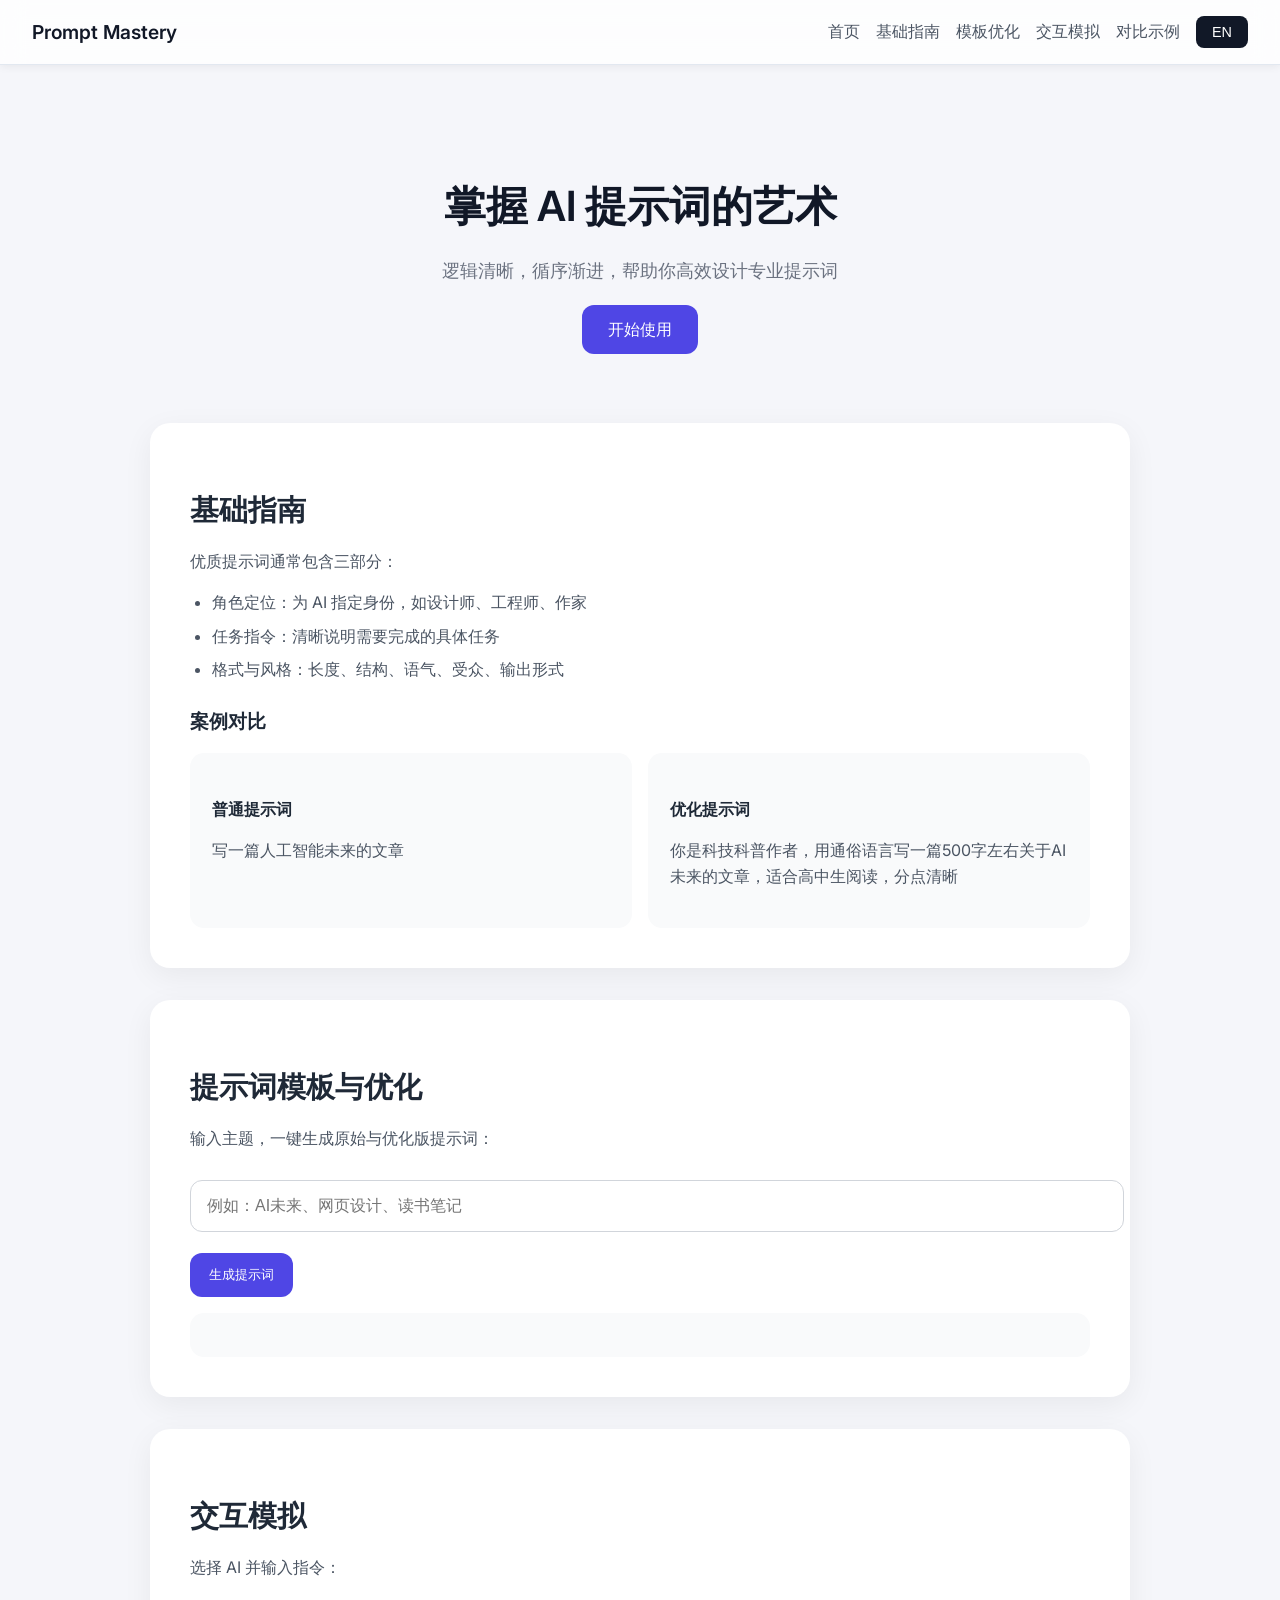
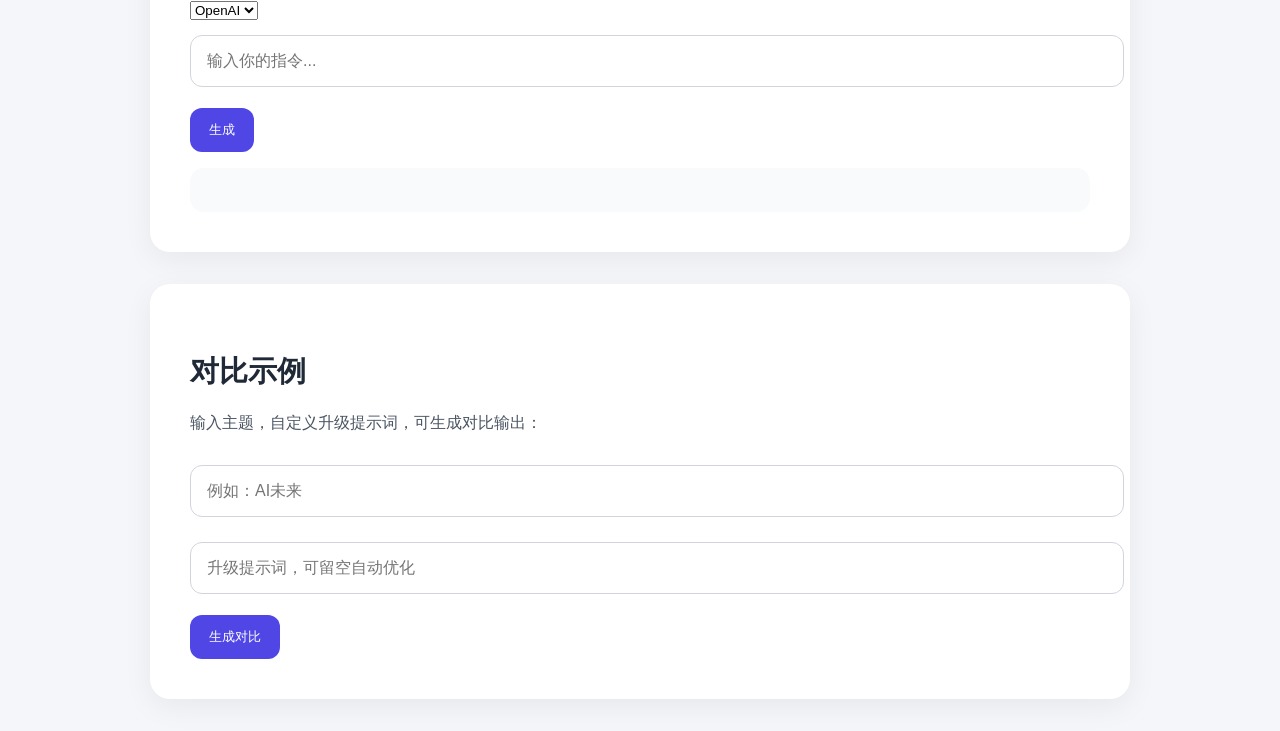
==== commit 25009a1f: "Add files via upload" ====
--- a/index.html
+++ b/index.html
@@ -4,283 +4,200 @@
 <meta charset="UTF-8">
 <meta name="viewport" content="width=device-width, initial-scale=1.0">
 <title>Prompt Mastery</title>
-<link href="https://fonts.googleapis.com/css2?family=Inter:wght@300;400;500;600&display=swap" rel="stylesheet">
-<link rel="stylesheet" href="https://cdn.jsdelivr.net/npm/bootstrap-icons@1.11.3/font/bootstrap-icons.min.css">
+<link href="https://fonts.googleapis.com/css2?family=Inter:wght@400;500;600;700&display=swap" rel="stylesheet">
 <style>
-* {
-  margin: 0;
-  padding: 0;
-  box-sizing: border-box;
-}
-
+/* ======== 全局风格: Claude 风格 ======== */
 body {
-  font-family: 'Inter', sans-serif;
-  background: linear-gradient(160deg, #F8F9FB, #F0F2F5);
-  color: #1F2937;
-  line-height: 1.6;
-  padding-bottom: 4rem;
-}
+  margin:0; padding:0;
+  font-family:'Inter',sans-serif;
+  background:#f5f6fa;
+  color:#1f2937;
+  line-height:1.6;
+}
+a {text-decoration:none; color:inherit;}
+button {cursor:pointer;}
 
 /* 导航 */
 nav {
-  display: flex;
-  justify-content: space-between;
-  align-items: center;
-  padding: 1.2rem 2rem;
-  background: rgba(255, 255, 255, 0.85);
-  backdrop-filter: blur(12px);
-  position: sticky;
-  top: 0;
-  z-index: 999;
-  border-bottom: 1px solid #E5E7EB;
-}
-
-nav .logo {
-  font-weight: 600;
-  font-size: 1.1rem;
-  color: #111827;
-}
-
-nav .links {
-  display: flex;
-  align-items: center;
-  gap: 1.5rem;
-}
-
-nav a {
-  color: #4B5563;
-  text-decoration: none;
-  font-weight: 500;
-  font-size: 0.95rem;
-  transition: color 0.2s ease;
-}
-
-nav a:hover {
-  color: #1F2937;
-}
-
-.btn {
-  background: #111827;
-  color: #fff;
-  border: none;
-  padding: 0.6rem 1.1rem;
-  border-radius: 10px;
-  font-weight: 500;
-  cursor: pointer;
-  transition: all 0.25s ease;
-  font-size: 0.9rem;
-}
-
-.btn:hover {
-  background: #374151;
-  transform: translateY(-1px);
-}
-
-/* 头部 */
-header {
-  text-align: center;
-  padding: 5rem 2rem 3rem;
-  max-width: 800px;
-  margin: 0 auto;
-}
-
-header h1 {
-  font-size: 2.6rem;
-  font-weight: 500;
-  margin-bottom: 1rem;
-  color: #111827;
-}
-
-header p {
-  font-size: 1.1rem;
-  color: #6B7280;
-  margin-bottom: 2rem;
-}
-
-header .btn {
-  padding: 0.9rem 1.6rem;
-  font-size: 1rem;
-}
-
-/* 内容区块 */
-section {
-  max-width: 860px;
-  margin: 0 auto 2rem;
-  background: #fff;
-  border-radius: 20px;
-  padding: 2.5rem;
-  box-shadow: 0 8px 30px rgba(0, 0, 0, 0.04);
-  border: 1px solid #F3F4F6;
-}
-
-section h2 {
-  font-size: 1.8rem;
-  font-weight: 600;
-  margin-bottom: 1.2rem;
-  color: #111827;
-}
-
-section h3 {
-  font-size: 1.2rem;
-  margin: 1.5rem 0 0.8rem;
-}
-
-section p, section li {
-  color: #4B5563;
-}
-
-ul {
-  padding-left: 1.4rem;
-  margin: 1rem 0;
-}
-
-li {
-  margin-bottom: 0.6rem;
-}
+  display:flex; justify-content:space-between; align-items:center;
+  padding:1rem 2rem;
+  background:#ffffffcc; backdrop-filter:blur(12px);
+  position:sticky; top:0; z-index:999;
+  box-shadow:0 2px 8px rgba(0,0,0,0.06);
+  border-bottom:1px solid #e2e8f0;
+}
+nav .logo {font-weight:600; font-size:1.2rem; color:#111827;}
+nav .links {display:flex; gap:1rem; align-items:center;}
+nav a {color:#4b5563; font-weight:500; transition:0.2s;}
+nav a:hover {color:#111827;}
+nav button {background:#111827; color:#fff; border:none; padding:0.5rem 1rem; border-radius:8px; font-size:0.9rem;}
+
+/* Header */
+header {text-align:center; padding:5rem 2rem 3rem; max-width:800px; margin:0 auto;}
+header h1 {font-size:2.6rem; font-weight:600; margin-bottom:1rem; color:#111827;}
+header p {font-size:1.1rem; color:#6b7280; margin-bottom:2rem;}
+header .btn {background:#4f46e5; color:white; padding:0.9rem 1.6rem; border-radius:12px; font-weight:500;}
+
+/* Section */
+section {max-width:900px; margin:2rem auto; background:white; border-radius:20px; padding:2.5rem; box-shadow:0 8px 30px rgba(0,0,0,0.06);}
+section h2 {font-size:1.8rem; margin-bottom:1rem;}
+section h3 {margin-top:1.5rem; margin-bottom:0.8rem;}
+section p, section li {color:#4b5563;}
+ul {padding-left:1.4rem;}
+li {margin-bottom:0.5rem;}
 
 /* 输入框 */
-input, textarea {
-  width: 100%;
-  padding: 1rem;
-  border-radius: 12px;
-  border: 1px solid #D1D5DB;
-  margin: 0.8rem 0 1.2rem;
-  font-size: 1rem;
-  outline: none;
-  transition: border-color 0.2s;
-}
-
-input:focus, textarea:focus {
-  border-color: #9CA3AF;
-}
-
-/* 输出卡片 */
-.output {
-  background: #F9FAFB;
-  padding: 1.4rem;
-  border-radius: 14px;
-  margin-top: 1rem;
-  white-space: pre-line;
-}
+input, textarea {width:100%; padding:1rem; border-radius:12px; border:1px solid #d1d5db; margin:0.8rem 0; font-size:1rem; outline:none;}
+input:focus, textarea:focus {border-color:#9ca3af;}
+
+/* 按钮 */
+.btn-action {background:#4f46e5; color:#fff; border:none; padding:0.8rem 1.2rem; border-radius:12px; font-weight:500; margin-top:0.5rem;}
+.btn-action:hover {background:#7c3aed; transform:translateY(-1px);}
+
+/* 输出 */
+.output {background:#f9fafb; padding:1.4rem; border-radius:14px; margin-top:1rem; white-space:pre-wrap;}
 
 /* 对比卡片 */
-.flex-row {
-  display: flex;
-  flex-wrap: wrap;
-  gap: 1rem;
-  margin-top: 1rem;
-}
-
-.compare-card {
-  flex: 1;
-  min-width: 260px;
-  background: #F9FAFB;
-  padding: 1.4rem;
-  border-radius: 14px;
-}
-
-.compare-card h4 {
-  margin-bottom: 0.8rem;
-  font-size: 1rem;
-}
-
-/* 表格 */
-table {
-  width: 100%;
-  border-collapse: collapse;
-  margin-top: 1rem;
-}
-
-th, td {
-  padding: 0.9rem;
-  border: 1px solid #E5E7EB;
-  text-align: left;
-}
-
-th {
-  background: #F9FAFB;
-}
-
-/* 移动端 */
-@media (max-width: 768px) {
-  nav {
-    padding: 1rem;
-  }
-  nav .links {
-    gap: 0.8rem;
-  }
-  header {
-    padding: 3rem 1.5rem 2rem;
-  }
-  header h1 {
-    font-size: 2rem;
-  }
-  section {
-    margin: 0 1rem 1.5rem;
-    padding: 1.8rem 1.5rem;
-  }
+.flex-row {display:flex; flex-wrap:wrap; gap:1rem; margin-top:1rem;}
+.compare-card {flex:1; min-width:250px; background:#f9fafb; padding:1.4rem; border-radius:14px;}
+.compare-card h4 {margin-bottom:0.6rem; font-size:1rem;}
+
+/* Table */
+table {width:100%; border-collapse:collapse; margin-top:1rem;}
+th, td {padding:0.9rem; border:1px solid #e5e7eb; text-align:left;}
+th {background:#f9fafb;}
+
+/* Mobile */
+@media(max-width:768px){
+  nav {padding:1rem;}
+  header {padding:3rem 1.5rem 2rem;}
+  header h1 {font-size:2rem;}
+  section {margin:1rem; padding:1.8rem;}
 }
 </style>
 </head>
-
 <body>
 
 <nav>
   <div class="logo">Prompt Mastery</div>
   <div class="links">
-    <a href=" ">首页</a >
-    <a href="#guide">基础指南</a >
-    <a href="#templates">模板优化</a >
-    <a href="#simulator">交互模拟</a >
-    <a href="#comparison">对比示例</a >
-    <button class="btn" id="langSwitch">EN</button>
+    <a href="#home">首页</a>
+    <a href="#guide">基础指南</a>
+    <a href="#templates">模板优化</a>
+    <a href="#simulator">交互模拟</a>
+    <a href="#comparison">对比示例</a>
+    <button id="langSwitch">EN</button>
   </div>
 </nav>
 
 <header id="home">
   <h1>掌握 AI 提示词的艺术</h1>
-  <p>逻辑清晰，循序渐进，帮助你高效设计专业提示词</p >
-  <a href="#templates" class="btn">开始使用</a >
+  <p>逻辑清晰，循序渐进，帮助你高效设计专业提示词</p>
+  <a href="#templates" class="btn">开始使用</a>
 </header>
 
 <section id="guide">
   <h2>基础指南</h2>
-  <p>优质提示词通常包含三部分：</p >
+  <p>优质提示词通常包含三部分：</p>
   <ul>
-    <li><strong>角色定位</strong>：为 AI 指定身份，如设计师、工程师、作家</li>
-    <li><strong>任务指令</strong>：清晰说明需要完成的具体任务</li>
-    <li><strong>格式与风格</strong>：长度、结构、语气、受众、输出形式</li>
+    <li>角色定位：为 AI 指定身份，如设计师、工程师、作家</li>
+    <li>任务指令：清晰说明需要完成的具体任务</li>
+    <li>格式与风格：长度、结构、语气、受众、输出形式</li>
   </ul>
-
   <h3>案例对比</h3>
   <div class="flex-row">
     <div class="compare-card">
       <h4>普通提示词</h4>
-      <p>写一篇人工智能未来的文章</p >
+      <p>写一篇人工智能未来的文章</p>
     </div>
     <div class="compare-card">
       <h4>优化提示词</h4>
-      <p>你是科技科普作者，用通俗语言写一篇500字左右关于AI未来的文章，适合高中生阅读，分点清晰</p >
+      <p>你是科技科普作者，用通俗语言写一篇500字左右关于AI未来的文章，适合高中生阅读，分点清晰</p>
     </div>
   </div>
 </section>
 
 <section id="templates">
   <h2>提示词模板与优化</h2>
-  <p>输入主题，一键生成原始与优化版提示词：</p >
+  <p>输入主题，一键生成原始与优化版提示词：</p>
   <input type="text" id="templateInput" placeholder="例如：AI未来、网页设计、读书笔记">
-  <button class="btn" onclick="generateTemplate()">生成提示词</button>
+  <button class="btn-action" onclick="generateTemplate()">生成提示词</button>
   <div id="templateOutput" class="output"></div>
 </section>
 
 <section id="simulator">
   <h2>交互模拟</h2>
-  <p>输入你想让 AI 完成的任务：</p >
+  <p>选择 AI 并输入指令：</p>
+  <select id="aiSelect">
+    <option value="openai">OpenAI</option>
+    <option value="doubao">豆包 AI</option>
+  </select>
   <input type="text" id="simInput" placeholder="输入你的指令...">
-  <button class="btn" onclick="runSimulate()">模拟生成</button>
+  <button class="btn-action" onclick="runSimulate()">生成</button>
   <div class="output" id="simResult"></div>
 </section>
 
+<section id="comparison">
+  <h2>对比示例</h2>
+  <p>输入主题，自定义升级提示词，可生成对比输出：</p>
+  <input type="text" id="compareTopic" placeholder="例如：AI未来">
+  <input type="text" id="compareUpgrade" placeholder="升级提示词，可留空自动优化">
+  <button class="btn-action" onclick="generateComparison()">生成对比</button>
+  <div id="compareOutput"></div>
+</section>
+
 <script>
-// 切换语言（简易演示）
-document.getElementById('langSwitch').onclick = func+// ====== 中英文切换 ======
+let lang = 'zh';
+const content = {
+  zh:{headerTitle:"掌握 AI 提示词的艺术", headerDesc:"逻辑清晰，循序渐进，帮助你高效设计专业提示词", headerBtn:"开始使用"},
+  en:{headerTitle:"Master the Art of AI Prompts", headerDesc:"Learn step-by-step to design effective prompts", headerBtn:"Get Started"}
+};
+function renderContent() {
+  document.querySelector('#home h1').innerText = content[lang].headerTitle;
+  document.querySelector('#home p').innerText = content[lang].headerDesc;
+  document.querySelector('#home .btn').innerText = content[lang].headerBtn;
+  document.getElementById('langSwitch').innerText = lang==='zh'?'EN':'中文';
+}
+document.getElementById('langSwitch').onclick = () => { lang=lang==='zh'?'en':'zh'; renderContent(); };
+renderContent();
+
+// ====== 模板生成 ======
+function generateTemplate(){
+  const topic=document.getElementById('templateInput').value.trim();
+  if(!topic){alert(lang==='zh'?'请输入主题':'Please enter a topic'); return;}
+  const originalPrompt = lang==='zh'?`写一篇关于“${topic}”的文章`:`Write an article about "${topic}"`;
+  const optimizedPrompt = lang==='zh'?
+    `你是科技科普作者，用通俗语言写一篇500字左右关于${topic}的文章，适合高中生阅读，分点清晰`:
+    `You are a tech writer, write a 500-word article about "${topic}", in plain language, suitable for high school students, clearly structured`;
+  document.getElementById('templateOutput').innerHTML =
+    `<div class="compare-card"><h4>${lang==='zh'?'原始提示词':'Original Prompt'}</h4><p>${originalPrompt}</p></div>
+     <div class="compare-card"><h4>${lang==='zh'?'优化提示词':'Optimized Prompt'}</h4><p>${optimizedPrompt}</p></div>`;
+}
+
+// ====== 交互模拟 ======
+function runSimulate(){
+  const instruction=document.getElementById('simInput').value.trim();
+  const ai=document.getElementById('aiSelect').value;
+  if(!instruction){alert(lang==='zh'?'请输入指令':'Please enter instruction'); return;}
+  let result=`【模拟生成】指令："${instruction}"，AI: ${ai} 生成内容...`;
+  document.getElementById('simResult').innerText=result;
+}
+
+// ====== 对比生成 ======
+function generateComparison(){
+  const topic=document.getElementById('compareTopic').value.trim();
+  let upgrade=document.getElementById('compareUpgrade').value.trim();
+  if(!topic){alert(lang==='zh'?'请输入主题':'Please enter topic'); return;}
+  if(!upgrade) upgrade=lang==='zh'?`你是一名AI教育导师，写一篇关于“${topic}”的教程，结构清晰`:`You are an AI tutor, write an article about "${topic}", clearly structured`;
+  const original=lang==='zh'?`写一篇关于“${topic}”的文章`:`Write an article about "${topic}"`;
+  const html=`<div class="flex-row">
+    <div class="compare-card"><h4>${lang==='zh'?'原始提示词':'Original'}</h4><p>${original}</p></div>
+    <div class="compare-card"><h4>${lang==='zh'?'升级提示词':'Upgraded'}</h4><p>${upgrade}</p></div>
+    <div class="compare-card"><h4>${lang==='zh'?'模拟输出':'Simulated Output'}</h4><p>${lang==='zh'?`本文详细讲解“${topic}”，包括步骤和示例`:`This article explains "${topic}", including steps and examples.`}</p></div>
+  </div>`;
+  document.getElementById('compareOutput').innerHTML=html;
+}
+</script>
+</body>
+</html>
